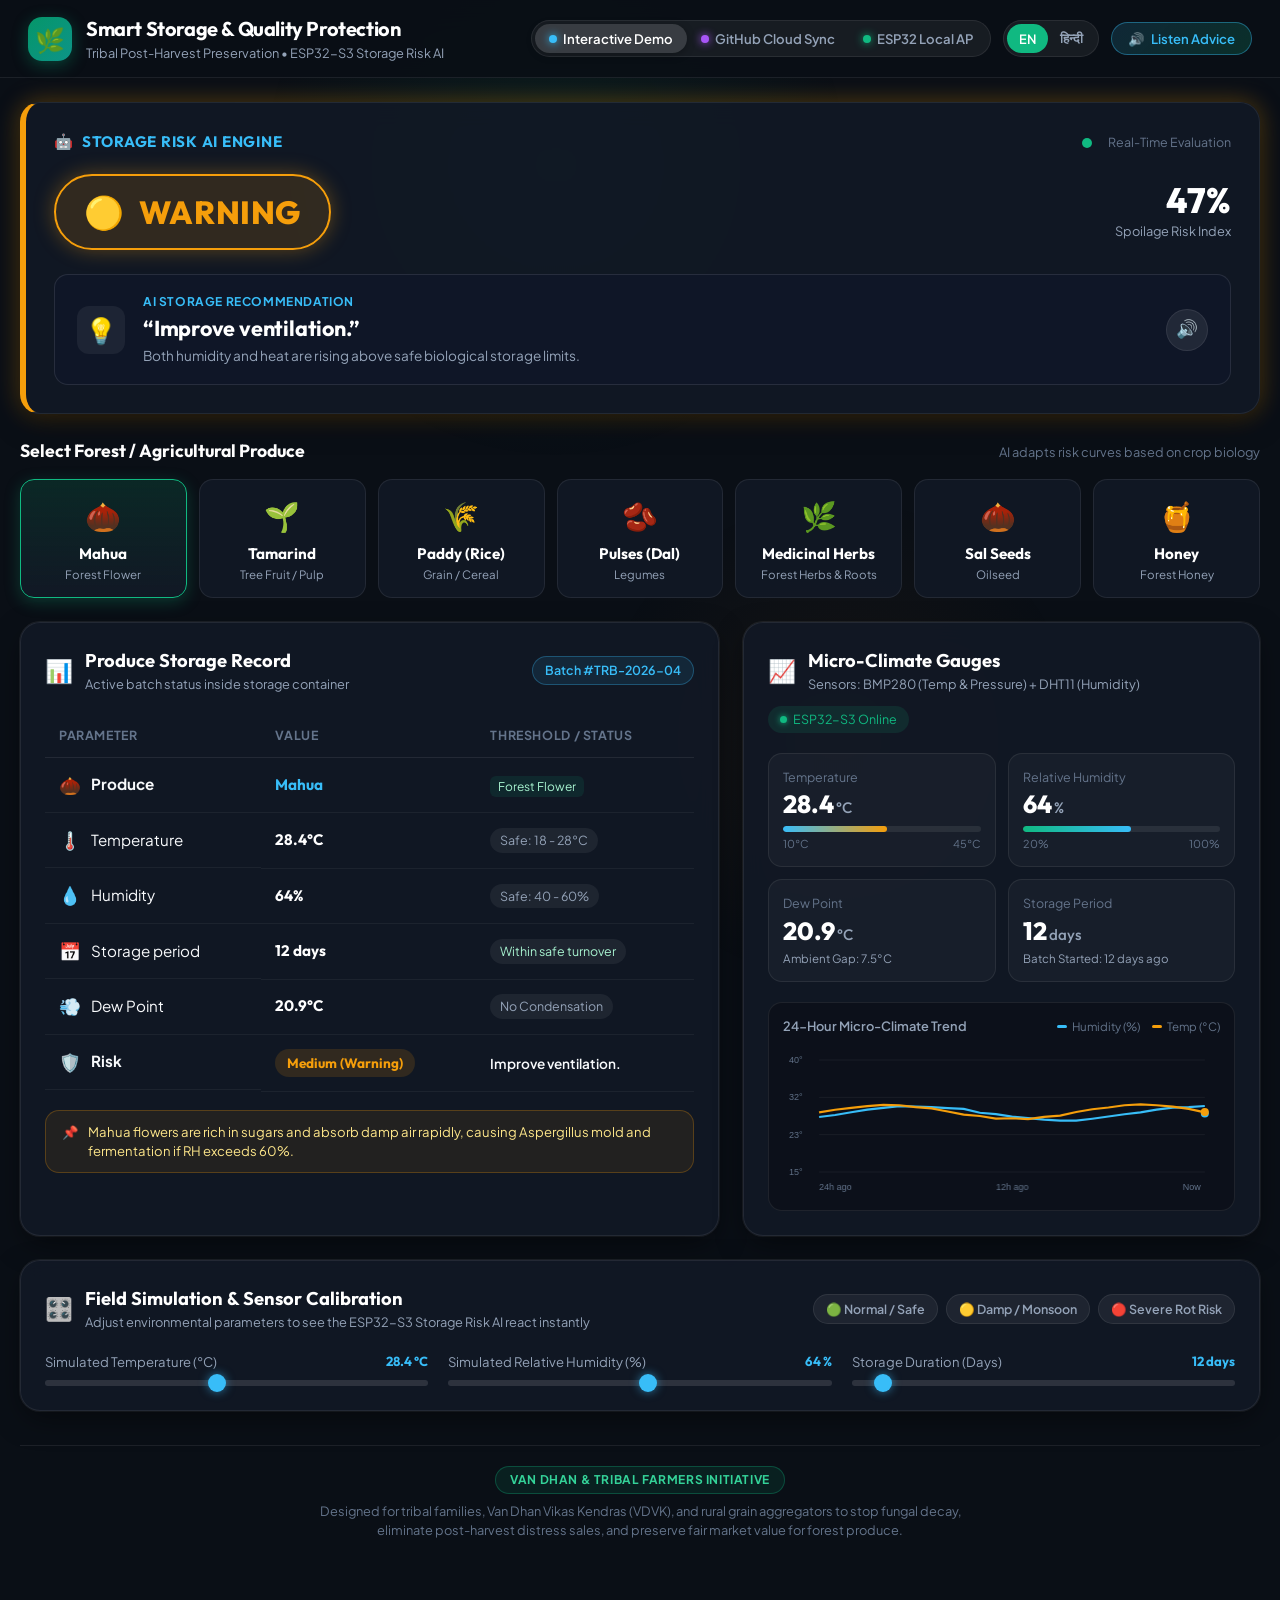
==== dashboard/index.html @ 21605528 "Initial commit: ESP32-S3 Smart Storage AI, Web Dashboard, and GitHub Internet Sync" ====
<!DOCTYPE html>
<html lang="en">
<head>
  <meta charset="UTF-8">
  <meta name="viewport" content="width=device-width, initial-scale=1.0">
  <title>Smart Storage & Quality Protection System | Tribal Produce AI</title>
  <meta name="description" content="IoT and ESP32-S3 Storage Risk AI System for tribal and rural post-harvest produce preservation: Mahua, Tamarind, Paddy, Pulses, Forest Herbs, Sal Seeds, Honey.">
  <link rel="preconnect" href="https://fonts.googleapis.com">
  <link rel="preconnect" href="https://fonts.gstatic.com" crossorigin>
  <link href="https://fonts.googleapis.com/css2?family=Outfit:wght@300;400;500;600;700;800&family=Plus+Jakarta+Sans:wght@400;500;600;700&display=swap" rel="stylesheet">
  <link rel="stylesheet" href="style.css">
</head>
<body>

  <!-- Background Ambient Glows -->
  <div class="glow-bg-primary"></div>
  <div class="glow-bg-secondary"></div>

  <!-- Header Section -->
  <header class="navbar">
    <div class="brand">
      <div class="logo-box">
        <span class="logo-icon">🌿</span>
      </div>
      <div>
        <h1 class="brand-title" id="txt-app-title">Smart Storage & Quality Protection</h1>
        <p class="brand-subtitle" id="txt-app-subtitle">Tribal Post-Harvest Preservation &bull; ESP32-S3 Storage Risk AI</p>
      </div>
    </div>

    <div class="nav-controls">
      <!-- Mode Toggle: Demo / GitHub Cloud / Live ESP32 -->
      <div class="mode-pill" id="mode-selector">
        <button class="pill-btn active" id="btn-mode-demo" onclick="setConnectionMode('demo')">
          <span class="indicator-dot dot-demo"></span>
          <span id="txt-demo-mode">Interactive Demo</span>
        </button>
        <button class="pill-btn" id="btn-mode-github" onclick="setConnectionMode('github')">
          <span class="indicator-dot dot-github"></span>
          <span id="txt-github-mode">GitHub Cloud Sync</span>
        </button>
        <button class="pill-btn" id="btn-mode-live" onclick="setConnectionMode('live')">
          <span class="indicator-dot dot-live"></span>
          <span id="txt-live-mode">ESP32 Local AP</span>
        </button>
      </div>

      <!-- Language Selector -->
      <div class="lang-selector">
        <button class="lang-btn active" id="btn-lang-en" onclick="setLanguage('en')">EN</button>
        <button class="lang-btn" id="btn-lang-hi" onclick="setLanguage('hi')">हिन्दी</button>
      </div>

      <!-- Audio Voice Advice Trigger -->
      <button class="audio-btn" id="btn-audio-speak" title="Listen to AI Advice" onclick="speakCurrentAdvice()">
        <span class="speaker-icon">🔊</span>
        <span class="audio-btn-label" id="txt-audio-btn">Listen Advice</span>
      </button>
    </div>
  </header>

  <!-- Main Container -->
  <main class="dashboard-container">

    <!-- Top Row: Storage Risk AI Hero Card & Advisor -->
    <section class="hero-risk-section">
      <div class="card risk-hero-card" id="risk-card">
        <div class="risk-card-header">
          <div class="risk-tag">
            <span class="ai-sparkle">🤖</span>
            <span id="txt-ai-engine-tag">Storage Risk AI Engine</span>
          </div>
          <div class="live-pulse-container">
            <span class="pulse-ring" id="risk-pulse-ring"></span>
            <span class="pulse-core" id="risk-pulse-core"></span>
            <span class="live-label" id="txt-live-eval">Real-Time Evaluation</span>
          </div>
        </div>

        <!-- Big Risk State -->
        <div class="risk-status-display">
          <div class="risk-badge-large" id="risk-badge">
            <span class="risk-symbol" id="risk-symbol">🟢</span>
            <span class="risk-text" id="risk-text">SAFE</span>
          </div>
          <div class="risk-score-wrapper">
            <div class="risk-score-value" id="risk-score">18%</div>
            <div class="risk-score-label" id="txt-risk-index">Spoilage Risk Index</div>
          </div>
        </div>

        <!-- AI Plain-Language Advisor Callout -->
        <div class="ai-advisor-box" id="ai-advisor-box">
          <div class="advisor-icon-col">
            <span class="advisor-bulb" id="advisor-icon">💡</span>
          </div>
          <div class="advisor-content-col">
            <div class="advisor-title" id="txt-ai-recom-title">AI Storage Recommendation</div>
            <div class="advisor-message" id="ai-suggestion-text">"Dry the produce before storage."</div>
            <div class="advisor-subtext" id="ai-suggestion-sub">Storage condition normal. Produce moisture within safe biological equilibrium.</div>
          </div>
          <button class="speak-action-btn" onclick="speakCurrentAdvice()" title="Read Aloud">
            🔊
          </button>
        </div>
      </div>
    </section>

    <!-- Produce Quick Selection Bar -->
    <section class="produce-selection-section">
      <div class="section-title-row">
        <h2 class="section-title" id="txt-select-produce">Select Forest / Agricultural Produce</h2>
        <span class="section-hint" id="txt-select-hint">AI adapts risk curves based on crop biology</span>
      </div>

      <div class="produce-grid" id="produce-grid">
        <!-- Injected via JS: Mahua, Tamarind, Paddy, Pulses, Medicinal, Sal Seeds, Honey -->
      </div>
    </section>

    <!-- Two Column Layout: Produce Storage Record + Live Telemetry & Micro-Climate -->
    <section class="dashboard-main-grid">

      <!-- Left Column: The Required "Produce Storage Record" Table -->
      <div class="card produce-record-card">
        <div class="card-header">
          <div class="card-title-group">
            <span class="card-icon">📊</span>
            <div>
              <h2 class="card-title" id="txt-record-title">Produce Storage Record</h2>
              <p class="card-subtitle" id="txt-record-subtitle">Active batch status inside storage container</p>
            </div>
          </div>
          <div class="batch-badge" id="batch-id-badge">Batch #TRB-2026-04</div>
        </div>

        <!-- Official Required Record Table -->
        <div class="table-responsive">
          <table class="storage-record-table">
            <thead>
              <tr>
                <th id="th-parameter">Parameter</th>
                <th id="th-value">Value</th>
                <th id="th-status">Threshold / Status</th>
              </tr>
            </thead>
            <tbody>
              <tr>
                <td class="param-name">
                  <span class="param-icon" id="td-produce-icon">🌰</span>
                  <strong id="lbl-produce">Produce</strong>
                </td>
                <td class="param-val highlight-val" id="rec-produce">Mahua (महुआ)</td>
                <td><span class="badge-status-sub" id="rec-produce-type">Forest Flower</span></td>
              </tr>
              <tr>
                <td class="param-name">
                  <span class="param-icon">🌡️</span>
                  <span id="lbl-temp">Temperature</span>
                </td>
                <td class="param-val" id="rec-temp">28.4°C</td>
                <td>
                  <span class="threshold-pill" id="rec-temp-thresh">Safe: 18 - 28°C</span>
                </td>
              </tr>
              <tr>
                <td class="param-name">
                  <span class="param-icon">💧</span>
                  <span id="lbl-hum">Humidity</span>
                </td>
                <td class="param-val" id="rec-hum">64%</td>
                <td>
                  <span class="threshold-pill" id="rec-hum-thresh">Safe: 40 - 60%</span>
                </td>
              </tr>
              <tr>
                <td class="param-name">
                  <span class="param-icon">📅</span>
                  <span id="lbl-period">Storage period</span>
                </td>
                <td class="param-val" id="rec-period">12 days</td>
                <td>
                  <span class="duration-pill" id="rec-period-status">Within safe turnover</span>
                </td>
              </tr>
              <tr>
                <td class="param-name">
                  <span class="param-icon">💨</span>
                  <span id="lbl-dew">Dew Point</span>
                </td>
                <td class="param-val" id="rec-dew">21.2°C</td>
                <td>
                  <span class="dew-pill" id="rec-dew-status">No Condensation</span>
                </td>
              </tr>
              <tr class="risk-row">
                <td class="param-name">
                  <span class="param-icon">🛡️</span>
                  <strong id="lbl-risk">Risk</strong>
                </td>
                <td class="param-val" id="rec-risk">
                  <span class="risk-chip chip-low" id="rec-risk-chip">Low (Safe)</span>
                </td>
                <td>
                  <span class="action-summary" id="rec-risk-summary">Condition Normal</span>
                </td>
              </tr>
            </tbody>
          </table>
        </div>

        <!-- Produce Biology Note -->
        <div class="produce-info-banner" id="produce-info-banner">
          <span class="info-icon">📌</span>
          <span id="produce-threat-text">Mahua flowers are rich in sugars and absorb damp air rapidly, causing Aspergillus mold and fermentation if RH exceeds 60%.</span>
        </div>
      </div>

      <!-- Right Column: Environmental Gauges & Micro-Climate Chart -->
      <div class="card telemetry-card">
        <div class="card-header">
          <div class="card-title-group">
            <span class="card-icon">📈</span>
            <div>
              <h2 class="card-title" id="txt-telemetry-title">Micro-Climate Gauges</h2>
              <p class="card-subtitle" id="txt-telemetry-subtitle">Sensors: BMP280 (Temp & Pressure) + DHT11 (Humidity)</p>
            </div>
          </div>
          <div class="sensor-health" id="sensor-health-pill">
            <span class="dot-online"></span>
            <span id="txt-sensor-status">ESP32-S3 Online</span>
          </div>
        </div>

        <!-- Environmental Quick Stat Cards -->
        <div class="gauges-grid">
          <div class="gauge-card">
            <div class="gauge-label" id="txt-gauge-temp">Temperature</div>
            <div class="gauge-value" id="gauge-temp-val">28.4<span class="gauge-unit">°C</span></div>
            <div class="gauge-progress-bg">
              <div class="gauge-progress-bar bar-temp" id="bar-temp" style="width: 58%;"></div>
            </div>
            <div class="gauge-bounds"><span>10°C</span><span>45°C</span></div>
          </div>

          <div class="gauge-card">
            <div class="gauge-label" id="txt-gauge-hum">Relative Humidity</div>
            <div class="gauge-value" id="gauge-hum-val">64<span class="gauge-unit">%</span></div>
            <div class="gauge-progress-bg">
              <div class="gauge-progress-bar bar-hum" id="bar-hum" style="width: 64%;"></div>
            </div>
            <div class="gauge-bounds"><span>20%</span><span>100%</span></div>
          </div>

          <div class="gauge-card">
            <div class="gauge-label" id="txt-gauge-dew">Dew Point</div>
            <div class="gauge-value" id="gauge-dew-val">21.2<span class="gauge-unit">°C</span></div>
            <div class="gauge-sub" id="gauge-dew-sub">Condensation Risk: Low</div>
          </div>

          <div class="gauge-card">
            <div class="gauge-label" id="txt-gauge-period">Storage Period</div>
            <div class="gauge-value" id="gauge-period-val">12<span class="gauge-unit">days</span></div>
            <div class="gauge-sub" id="gauge-period-sub">Batch Started: 12 days ago</div>
          </div>
        </div>

        <!-- 24-Hour Trend Chart (Native Responsive Canvas) -->
        <div class="chart-container">
          <div class="chart-header">
            <span class="chart-title" id="txt-chart-title">24-Hour Micro-Climate Trend</span>
            <div class="chart-legend">
              <span class="legend-item"><span class="legend-color legend-hum"></span><span id="txt-leg-hum">Humidity (%)</span></span>
              <span class="legend-item"><span class="legend-color legend-temp"></span><span id="txt-leg-temp">Temp (°C)</span></span>
            </div>
          </div>
          <canvas id="microclimateChart" width="500" height="180"></canvas>
        </div>
      </div>
    </section>

    <!-- Bottom Section: Simulation & Field Calibration Controls -->
    <section class="card controls-card" id="simulation-panel">
      <div class="card-header">
        <div class="card-title-group">
          <span class="card-icon">🎛️</span>
          <div>
            <h2 class="card-title" id="txt-controls-title">Field Simulation & Sensor Calibration</h2>
            <p class="card-subtitle" id="txt-controls-subtitle">Adjust environmental parameters to see the ESP32-S3 Storage Risk AI react instantly</p>
          </div>
        </div>
        <div class="preset-buttons">
          <button class="preset-btn" onclick="applyPreset('safe')" id="btn-preset-safe">🟢 Normal / Safe</button>
          <button class="preset-btn" onclick="applyPreset('humidity')" id="btn-preset-warning">🟡 Damp / Monsoon</button>
          <button class="preset-btn" onclick="applyPreset('spoilage')" id="btn-preset-spoilage">🔴 Severe Rot Risk</button>
        </div>
      </div>

      <div class="controls-grid">
        <!-- Temp Slider -->
        <div class="control-group">
          <div class="control-label-row">
            <label for="slider-temp" id="lbl-ctrl-temp">Simulated Temperature (°C)</label>
            <span class="slider-val" id="val-ctrl-temp">28.4 °C</span>
          </div>
          <input type="range" id="slider-temp" min="15" max="45" step="0.2" value="28.4" oninput="onSensorSliderChange()">
        </div>

        <!-- Humidity Slider -->
        <div class="control-group">
          <div class="control-label-row">
            <label for="slider-hum" id="lbl-ctrl-hum">Simulated Relative Humidity (%)</label>
            <span class="slider-val" id="val-ctrl-hum">64 %</span>
          </div>
          <input type="range" id="slider-hum" min="30" max="95" step="1" value="64" oninput="onSensorSliderChange()">
        </div>

        <!-- Storage Days Slider -->
        <div class="control-group">
          <div class="control-label-row">
            <label for="slider-days" id="lbl-ctrl-days">Storage Duration (Days)</label>
            <span class="slider-val" id="val-ctrl-days">12 days</span>
          </div>
          <input type="range" id="slider-days" min="1" max="180" step="1" value="12" oninput="onSensorSliderChange()">
        </div>

        <!-- GitHub Cloud Internet Sync Config -->
        <div class="control-group" id="grp-github-sync" style="display: none;">
          <div class="control-label-row">
            <label for="input-gh-user" id="lbl-ctrl-gh">GitHub Internet Sync</label>
            <span class="ip-status" id="gh-sync-status">Ready</span>
          </div>
          <div class="gh-sync-row">
            <input type="text" id="input-gh-user" value="Rudrapratap" placeholder="User">
            <input type="text" id="input-gh-repo" value="smart-storage-iot-esp32s3" placeholder="Repo">
            <button class="sync-btn" style="background: #a855f7; color: #fff;" onclick="pollGithubTelemetry(true)" id="btn-sync-gh">Sync</button>
          </div>
          <div class="gh-hint" id="gh-hint-text">
            Reads live telemetry pushed by ESP32-S3 to <code>data/telemetry.json</code> over the Internet.
          </div>
        </div>

        <!-- ESP32 Hardware IP Config (For Direct Local AP Mode) -->
        <div class="control-group" id="grp-esp-ip" style="display: none;">
          <div class="control-label-row">
            <label for="input-esp-ip" id="lbl-ctrl-ip">ESP32-S3 Local AP IP</label>
            <span class="ip-status" id="esp-ping-status">Ready</span>
          </div>
          <div class="ip-input-row">
            <input type="text" id="input-esp-ip" value="192.168.4.1" placeholder="192.168.4.1">
            <button class="sync-btn" onclick="testEsp32Connection()" id="btn-connect-esp">Connect</button>
          </div>
        </div>
      </div>
    </section>

    <!-- Tribal Value Protection Info Banner -->
    <footer class="footer-banner">
      <div class="footer-content">
        <div class="footer-badge">Van Dhan & Tribal Farmers Initiative</div>
        <p class="footer-text" id="txt-footer-text">
          Designed for tribal families, Van Dhan Vikas Kendras (VDVK), and rural grain aggregators to stop fungal decay, eliminate post-harvest distress sales, and preserve fair market value for forest produce.
        </p>
      </div>
    </footer>

  </main>

  <script src="app.js"></script>
</body>
</html>
---- dashboard/style.css ----
/* ==============================================================================
   Smart Storage & Quality Protection System - Design System & Styles
   Aesthetic: Premium Agri-Tech Dark Mode, Glassmorphism, Dynamic Risk States
   Typography: Outfit (Headings) & Plus Jakarta Sans (Data/Interface)
   ============================================================================== */

:root {
  /* Color Palette */
  --bg-primary: #0a0f16;
  --bg-card: rgba(18, 25, 38, 0.85);
  --bg-card-hover: rgba(26, 36, 54, 0.95);
  --bg-subtle: rgba(255, 255, 255, 0.04);
  --border-subtle: rgba(255, 255, 255, 0.08);
  --border-bright: rgba(255, 255, 255, 0.16);

  /* Status Colors */
  --color-safe: #10b981;        /* Emerald Green */
  --color-safe-glow: rgba(16, 185, 129, 0.35);
  --color-safe-bg: rgba(16, 185, 129, 0.12);

  --color-warning: #f59e0b;     /* Amber Gold */
  --color-warning-glow: rgba(245, 158, 11, 0.35);
  --color-warning-bg: rgba(245, 158, 11, 0.14);

  --color-spoilage: #ef4444;    /* Crimson Red */
  --color-spoilage-glow: rgba(239, 68, 68, 0.45);
  --color-spoilage-bg: rgba(239, 68, 68, 0.16);

  /* Text Colors */
  --text-primary: #f8fafc;
  --text-secondary: #94a3b8;
  --text-muted: #64748b;
  --text-highlight: #38bdf8;

  /* Accent Earth & Nature */
  --accent-earth: #d97706;
  --accent-leaf: #34d399;

  /* Font Families */
  --font-heading: 'Outfit', -apple-system, BlinkMacSystemFont, sans-serif;
  --font-body: 'Plus Jakarta Sans', -apple-system, BlinkMacSystemFont, sans-serif;

  /* Layout */
  --radius-lg: 20px;
  --radius-md: 14px;
  --radius-sm: 8px;
  --radius-full: 9999px;
  --shadow-card: 0 10px 30px -5px rgba(0, 0, 0, 0.5), 0 0 0 1px var(--border-subtle);
}

/* Reset & Base */
*, *::before, *::after {
  box-sizing: border-box;
  margin: 0;
  padding: 0;
}

body {
  font-family: var(--font-body);
  background-color: var(--bg-primary);
  color: var(--text-primary);
  min-height: 100vh;
  line-height: 1.5;
  overflow-x: hidden;
  position: relative;
  -webkit-font-smoothing: antialiased;
}

/* Atmospheric Glow Background */
.glow-bg-primary {
  position: fixed;
  top: -15%;
  left: 20%;
  width: 600px;
  height: 600px;
  background: radial-gradient(circle, rgba(16, 185, 129, 0.08) 0%, transparent 70%);
  pointer-events: none;
  z-index: 0;
}

.glow-bg-secondary {
  position: fixed;
  bottom: -10%;
  right: 15%;
  width: 500px;
  height: 500px;
  background: radial-gradient(circle, rgba(217, 119, 6, 0.06) 0%, transparent 70%);
  pointer-events: none;
  z-index: 0;
}

/* Navigation / Header */
.navbar {
  position: sticky;
  top: 0;
  z-index: 100;
  backdrop-filter: blur(16px);
  background: rgba(10, 15, 22, 0.85);
  border-bottom: 1px solid var(--border-subtle);
  padding: 14px 28px;
  display: flex;
  align-items: center;
  justify-content: space-between;
  flex-wrap: wrap;
  gap: 16px;
}

.brand {
  display: flex;
  align-items: center;
  gap: 14px;
}

.logo-box {
  width: 44px;
  height: 44px;
  border-radius: var(--radius-md);
  background: linear-gradient(135deg, #059669, #0d9488);
  display: flex;
  align-items: center;
  justify-content: center;
  font-size: 1.5rem;
  box-shadow: 0 4px 16px rgba(5, 150, 105, 0.4);
}

.brand-title {
  font-family: var(--font-heading);
  font-size: 1.25rem;
  font-weight: 700;
  color: #fff;
  letter-spacing: -0.02em;
}

.brand-subtitle {
  font-size: 0.8rem;
  color: var(--text-secondary);
}

.nav-controls {
  display: flex;
  align-items: center;
  gap: 12px;
  flex-wrap: wrap;
}

/* Mode Pill Button (Demo vs Live) */
.mode-pill {
  display: flex;
  background: rgba(255, 255, 255, 0.06);
  border: 1px solid var(--border-subtle);
  border-radius: var(--radius-full);
  padding: 3px;
}

.pill-btn {
  background: transparent;
  border: none;
  color: var(--text-secondary);
  font-family: var(--font-body);
  font-size: 0.82rem;
  font-weight: 600;
  padding: 6px 14px;
  border-radius: var(--radius-full);
  cursor: pointer;
  display: flex;
  align-items: center;
  gap: 6px;
  transition: all 0.25s ease;
}

.pill-btn.active {
  background: rgba(255, 255, 255, 0.14);
  color: #fff;
  box-shadow: 0 2px 8px rgba(0, 0, 0, 0.3);
}

.indicator-dot {
  width: 8px;
  height: 8px;
  border-radius: 50%;
  display: inline-block;
}

.dot-demo {
  background: #38bdf8;
  box-shadow: 0 0 8px #38bdf8;
}

.dot-live {
  background: #10b981;
  box-shadow: 0 0 8px #10b981;
}

.dot-github {
  background: #a855f7;
  box-shadow: 0 0 8px #a855f7;
}


/* Language Selector */
.lang-selector {
  display: flex;
  background: rgba(255, 255, 255, 0.06);
  border: 1px solid var(--border-subtle);
  border-radius: var(--radius-full);
  padding: 3px;
}

.lang-btn {
  background: transparent;
  border: none;
  color: var(--text-secondary);
  font-family: var(--font-body);
  font-size: 0.8rem;
  font-weight: 600;
  padding: 6px 12px;
  border-radius: var(--radius-full);
  cursor: pointer;
  transition: all 0.2s ease;
}

.lang-btn.active {
  background: var(--color-safe);
  color: #fff;
}

/* Audio Advice Button */
.audio-btn {
  background: linear-gradient(135deg, rgba(56, 189, 248, 0.15), rgba(16, 185, 129, 0.2));
  border: 1px solid rgba(56, 189, 248, 0.4);
  color: #38bdf8;
  padding: 7px 16px;
  border-radius: var(--radius-full);
  font-family: var(--font-body);
  font-size: 0.82rem;
  font-weight: 600;
  cursor: pointer;
  display: flex;
  align-items: center;
  gap: 7px;
  transition: all 0.25s ease;
}

.audio-btn:hover {
  background: rgba(56, 189, 248, 0.3);
  transform: translateY(-1px);
  box-shadow: 0 4px 14px rgba(56, 189, 248, 0.25);
}

/* Dashboard Container */
.dashboard-container {
  max-width: 1280px;
  margin: 0 auto;
  padding: 24px 20px 60px;
  display: flex;
  flex-direction: column;
  gap: 24px;
  position: relative;
  z-index: 1;
}

/* Cards Base */
.card {
  background: var(--bg-card);
  backdrop-filter: blur(12px);
  border: 1px solid var(--border-subtle);
  border-radius: var(--radius-lg);
  box-shadow: var(--shadow-card);
  padding: 24px;
  position: relative;
  overflow: hidden;
  transition: border-color 0.3s ease, box-shadow 0.3s ease;
}

.card:hover {
  border-color: var(--border-bright);
}

/* Card Header */
.card-header {
  display: flex;
  align-items: center;
  justify-content: space-between;
  margin-bottom: 20px;
  flex-wrap: wrap;
  gap: 12px;
}

.card-title-group {
  display: flex;
  align-items: center;
  gap: 12px;
}

.card-icon {
  font-size: 1.4rem;
}

.card-title {
  font-family: var(--font-heading);
  font-size: 1.15rem;
  font-weight: 700;
  color: #fff;
}

.card-subtitle {
  font-size: 0.8rem;
  color: var(--text-secondary);
}

/* ==============================================================================
   1. HERO: Storage Risk AI Status & Recommendations
   ============================================================================== */
.hero-risk-section {
  width: 100%;
}

.risk-hero-card {
  padding: 28px;
  border-left: 6px solid var(--color-safe);
  transition: all 0.4s ease;
}

/* Dynamic Border & Glow for Risk Card */
.risk-hero-card.state-safe {
  border-left-color: var(--color-safe);
  box-shadow: 0 10px 30px -5px rgba(0, 0, 0, 0.5), 0 0 25px var(--color-safe-glow);
}

.risk-hero-card.state-warning {
  border-left-color: var(--color-warning);
  box-shadow: 0 10px 30px -5px rgba(0, 0, 0, 0.5), 0 0 25px var(--color-warning-glow);
}

.risk-hero-card.state-spoilage {
  border-left-color: var(--color-spoilage);
  box-shadow: 0 10px 30px -5px rgba(0, 0, 0, 0.5), 0 0 30px var(--color-spoilage-glow);
}

.risk-card-header {
  display: flex;
  align-items: center;
  justify-content: space-between;
  margin-bottom: 20px;
}

.risk-tag {
  display: flex;
  align-items: center;
  gap: 8px;
  font-family: var(--font-heading);
  font-size: 0.95rem;
  font-weight: 700;
  text-transform: uppercase;
  letter-spacing: 0.05em;
  color: #38bdf8;
}

.live-pulse-container {
  display: flex;
  align-items: center;
  gap: 8px;
  font-size: 0.78rem;
  color: var(--text-muted);
}

.pulse-ring {
  width: 10px;
  height: 10px;
  border-radius: 50%;
  background: var(--color-safe);
  animation: pulseAnimation 2s infinite;
}

@keyframes pulseAnimation {
  0% { transform: scale(0.95); box-shadow: 0 0 0 0 rgba(16, 185, 129, 0.7); }
  70% { transform: scale(1.1); box-shadow: 0 0 0 8px rgba(16, 185, 129, 0); }
  100% { transform: scale(0.95); box-shadow: 0 0 0 0 rgba(16, 185, 129, 0); }
}

.risk-status-display {
  display: flex;
  align-items: center;
  justify-content: space-between;
  flex-wrap: wrap;
  gap: 20px;
  margin-bottom: 24px;
}

.risk-badge-large {
  display: inline-flex;
  align-items: center;
  gap: 14px;
  padding: 12px 28px;
  border-radius: var(--radius-full);
  font-family: var(--font-heading);
  font-size: 2rem;
  font-weight: 800;
  letter-spacing: 0.02em;
  transition: all 0.35s cubic-bezier(0.4, 0, 0.2, 1);
}

/* Badge States */
.risk-badge-large.badge-safe {
  background: var(--color-safe-bg);
  color: var(--color-safe);
  border: 2px solid var(--color-safe);
  box-shadow: 0 0 20px var(--color-safe-glow);
}

.risk-badge-large.badge-warning {
  background: var(--color-warning-bg);
  color: var(--color-warning);
  border: 2px solid var(--color-warning);
  box-shadow: 0 0 20px var(--color-warning-glow);
}

.risk-badge-large.badge-spoilage {
  background: var(--color-spoilage-bg);
  color: var(--color-spoilage);
  border: 2px solid var(--color-spoilage);
  box-shadow: 0 0 25px var(--color-spoilage-glow);
  animation: dangerBlink 1.2s ease-in-out infinite alternate;
}

@keyframes dangerBlink {
  from { opacity: 0.9; transform: scale(1); }
  to { opacity: 1; transform: scale(1.02); }
}

.risk-score-wrapper {
  text-align: right;
}

.risk-score-value {
  font-family: var(--font-heading);
  font-size: 2.2rem;
  font-weight: 800;
  color: #fff;
  line-height: 1;
}

.risk-score-label {
  font-size: 0.8rem;
  color: var(--text-secondary);
  margin-top: 4px;
}

/* AI Advisor Box */
.ai-advisor-box {
  background: rgba(15, 23, 42, 0.8);
  border: 1px solid rgba(255, 255, 255, 0.1);
  border-radius: var(--radius-md);
  padding: 18px 22px;
  display: flex;
  align-items: center;
  gap: 18px;
  transition: all 0.3s ease;
}

.advisor-icon-col {
  width: 48px;
  height: 48px;
  border-radius: 12px;
  background: rgba(255, 255, 255, 0.06);
  display: flex;
  align-items: center;
  justify-content: center;
  font-size: 1.6rem;
  flex-shrink: 0;
}

.advisor-content-col {
  flex-grow: 1;
}

.advisor-title {
  font-size: 0.75rem;
  text-transform: uppercase;
  font-weight: 700;
  letter-spacing: 0.05em;
  color: #38bdf8;
  margin-bottom: 3px;
}

.advisor-message {
  font-family: var(--font-heading);
  font-size: 1.35rem;
  font-weight: 700;
  color: #fff;
  letter-spacing: -0.01em;
  line-height: 1.3;
}

.advisor-subtext {
  font-size: 0.85rem;
  color: var(--text-secondary);
  margin-top: 4px;
}

.speak-action-btn {
  background: rgba(255, 255, 255, 0.08);
  border: 1px solid var(--border-subtle);
  color: #fff;
  width: 42px;
  height: 42px;
  border-radius: 50%;
  font-size: 1.1rem;
  cursor: pointer;
  display: flex;
  align-items: center;
  justify-content: center;
  transition: all 0.2s ease;
  flex-shrink: 0;
}

.speak-action-btn:hover {
  background: var(--color-safe);
  border-color: var(--color-safe);
  transform: scale(1.08);
}

/* ==============================================================================
   2. PRODUCE SELECTION BAR
   ============================================================================== */
.produce-selection-section {
  width: 100%;
}

.section-title-row {
  display: flex;
  align-items: baseline;
  justify-content: space-between;
  margin-bottom: 14px;
  flex-wrap: wrap;
  gap: 8px;
}

.section-title {
  font-family: var(--font-heading);
  font-size: 1.1rem;
  font-weight: 700;
  color: #fff;
}

.section-hint {
  font-size: 0.8rem;
  color: var(--text-muted);
}

.produce-grid {
  display: grid;
  grid-template-columns: repeat(auto-fit, minmax(140px, 1fr));
  gap: 12px;
}

.produce-card {
  background: var(--bg-card);
  border: 1px solid var(--border-subtle);
  border-radius: var(--radius-md);
  padding: 14px 12px;
  display: flex;
  flex-direction: column;
  align-items: center;
  text-align: center;
  cursor: pointer;
  transition: all 0.25s ease;
  position: relative;
}

.produce-card:hover {
  background: var(--bg-card-hover);
  border-color: rgba(56, 189, 248, 0.4);
  transform: translateY(-2px);
}

.produce-card.active {
  background: linear-gradient(180deg, rgba(16, 185, 129, 0.15), rgba(18, 25, 38, 0.95));
  border-color: var(--color-safe);
  box-shadow: 0 4px 16px rgba(16, 185, 129, 0.25);
}

.produce-icon {
  font-size: 1.8rem;
  margin-bottom: 6px;
}

.produce-name {
  font-family: var(--font-heading);
  font-size: 0.95rem;
  font-weight: 700;
  color: #fff;
}

.produce-sub {
  font-size: 0.72rem;
  color: var(--text-secondary);
}

/* ==============================================================================
   3. TWO-COLUMN MAIN GRID (Produce Storage Record + Gauges)
   ============================================================================== */
.dashboard-main-grid {
  display: grid;
  grid-template-columns: 1.15fr 0.85fr;
  gap: 24px;
}

@media (max-width: 992px) {
  .dashboard-main-grid {
    grid-template-columns: 1fr;
  }
}

/* Batch ID Badge */
.batch-badge {
  background: rgba(56, 189, 248, 0.1);
  border: 1px solid rgba(56, 189, 248, 0.3);
  color: #38bdf8;
  font-size: 0.78rem;
  font-weight: 600;
  padding: 4px 12px;
  border-radius: var(--radius-full);
}

/* Storage Record Table */
.table-responsive {
  width: 100%;
  overflow-x: auto;
}

.storage-record-table {
  width: 100%;
  border-collapse: collapse;
  text-align: left;
}

.storage-record-table th {
  padding: 12px 14px;
  font-size: 0.78rem;
  text-transform: uppercase;
  letter-spacing: 0.05em;
  color: var(--text-muted);
  border-bottom: 1px solid var(--border-subtle);
}

.storage-record-table td {
  padding: 14px;
  font-size: 0.95rem;
  border-bottom: 1px solid rgba(255, 255, 255, 0.05);
}

.param-name {
  color: var(--text-primary);
  display: flex;
  align-items: center;
  gap: 10px;
}

.param-icon {
  font-size: 1.1rem;
}

.param-val {
  font-family: var(--font-heading);
  font-size: 1.05rem;
  font-weight: 700;
  color: #fff;
}

.param-val.highlight-val {
  color: #38bdf8;
}

/* Table Pills & Chips */
.threshold-pill, .duration-pill, .dew-pill {
  display: inline-block;
  font-size: 0.78rem;
  padding: 3px 10px;
  border-radius: var(--radius-full);
  background: rgba(255, 255, 255, 0.06);
  color: var(--text-secondary);
}

.badge-status-sub {
  font-size: 0.75rem;
  color: #a7f3d0;
  background: rgba(16, 185, 129, 0.1);
  padding: 3px 8px;
  border-radius: 6px;
}

.risk-chip {
  display: inline-block;
  padding: 4px 12px;
  border-radius: var(--radius-full);
  font-weight: 700;
  font-size: 0.85rem;
}

.chip-low {
  background: var(--color-safe-bg);
  color: var(--color-safe);
}

.chip-warning {
  background: var(--color-warning-bg);
  color: var(--color-warning);
}

.chip-spoilage {
  background: var(--color-spoilage-bg);
  color: var(--color-spoilage);
}

.action-summary {
  font-size: 0.85rem;
  font-weight: 600;
  color: var(--text-primary);
}

/* Produce Biology Info Banner */
.produce-info-banner {
  background: rgba(245, 158, 11, 0.08);
  border: 1px solid rgba(245, 158, 11, 0.25);
  border-radius: var(--radius-md);
  padding: 12px 16px;
  margin-top: 18px;
  display: flex;
  align-items: flex-start;
  gap: 10px;
  font-size: 0.82rem;
  color: #fde68a;
  line-height: 1.4;
}

/* ==============================================================================
   4. TELEMETRY GAUGES & CHART
   ============================================================================== */
.sensor-health {
  display: flex;
  align-items: center;
  gap: 6px;
  font-size: 0.78rem;
  color: var(--color-safe);
  background: var(--color-safe-bg);
  padding: 4px 12px;
  border-radius: var(--radius-full);
}

.dot-online {
  width: 7px;
  height: 7px;
  border-radius: 50%;
  background: var(--color-safe);
  box-shadow: 0 0 6px var(--color-safe);
}

.gauges-grid {
  display: grid;
  grid-template-columns: repeat(2, 1fr);
  gap: 12px;
  margin-bottom: 20px;
}

.gauge-card {
  background: rgba(255, 255, 255, 0.03);
  border: 1px solid var(--border-subtle);
  border-radius: var(--radius-md);
  padding: 14px;
}

.gauge-label {
  font-size: 0.78rem;
  color: var(--text-muted);
  margin-bottom: 4px;
}

.gauge-value {
  font-family: var(--font-heading);
  font-size: 1.55rem;
  font-weight: 800;
  color: #fff;
  line-height: 1.1;
}

.gauge-unit {
  font-size: 0.95rem;
  font-weight: 500;
  color: var(--text-secondary);
  margin-left: 2px;
}

.gauge-progress-bg {
  width: 100%;
  height: 6px;
  background: rgba(255, 255, 255, 0.08);
  border-radius: 3px;
  margin-top: 8px;
  overflow: hidden;
}

.gauge-progress-bar {
  height: 100%;
  border-radius: 3px;
  transition: width 0.4s ease;
}

.bar-temp {
  background: linear-gradient(90deg, #38bdf8, #f59e0b);
}

.bar-hum {
  background: linear-gradient(90deg, #10b981, #38bdf8);
}

.gauge-bounds {
  display: flex;
  justify-content: space-between;
  font-size: 0.68rem;
  color: var(--text-muted);
  margin-top: 4px;
}

.gauge-sub {
  font-size: 0.72rem;
  color: var(--text-secondary);
  margin-top: 6px;
}

/* Chart Canvas Container */
.chart-container {
  background: rgba(0, 0, 0, 0.25);
  border: 1px solid var(--border-subtle);
  border-radius: var(--radius-md);
  padding: 14px;
}

.chart-header {
  display: flex;
  align-items: center;
  justify-content: space-between;
  margin-bottom: 10px;
}

.chart-title {
  font-size: 0.8rem;
  font-weight: 600;
  color: var(--text-secondary);
}

.chart-legend {
  display: flex;
  gap: 12px;
  font-size: 0.72rem;
  color: var(--text-muted);
}

.legend-item {
  display: flex;
  align-items: center;
  gap: 5px;
}

.legend-color {
  width: 10px;
  height: 3px;
  border-radius: 2px;
}

.legend-hum {
  background: #38bdf8;
}

.legend-temp {
  background: #f59e0b;
}

canvas#microclimateChart {
  width: 100%;
  height: 150px;
  display: block;
}

/* ==============================================================================
   5. FIELD SIMULATION & SENSOR CALIBRATION CONTROLS
   ============================================================================== */
.preset-buttons {
  display: flex;
  gap: 8px;
  flex-wrap: wrap;
}

.preset-btn {
  background: rgba(255, 255, 255, 0.06);
  border: 1px solid var(--border-subtle);
  color: var(--text-secondary);
  font-family: var(--font-body);
  font-size: 0.78rem;
  font-weight: 600;
  padding: 6px 12px;
  border-radius: var(--radius-full);
  cursor: pointer;
  transition: all 0.2s ease;
}

.preset-btn:hover {
  background: rgba(255, 255, 255, 0.12);
  color: #fff;
}

.controls-grid {
  display: grid;
  grid-template-columns: repeat(auto-fit, minmax(240px, 1fr));
  gap: 20px;
}

.control-group {
  display: flex;
  flex-direction: column;
  gap: 8px;
}

.control-label-row {
  display: flex;
  justify-content: space-between;
  align-items: center;
  font-size: 0.82rem;
  color: var(--text-secondary);
}

.slider-val {
  font-family: var(--font-heading);
  font-weight: 700;
  color: #38bdf8;
}

input[type="range"] {
  -webkit-appearance: none;
  width: 100%;
  height: 6px;
  border-radius: 3px;
  background: rgba(255, 255, 255, 0.12);
  outline: none;
}

input[type="range"]::-webkit-slider-thumb {
  -webkit-appearance: none;
  appearance: none;
  width: 18px;
  height: 18px;
  border-radius: 50%;
  background: #38bdf8;
  cursor: pointer;
  box-shadow: 0 0 10px rgba(56, 189, 248, 0.6);
  transition: transform 0.15s ease;
}

input[type="range"]::-webkit-slider-thumb:hover {
  transform: scale(1.2);
}

.ip-input-row {
  display: flex;
  gap: 8px;
}

.ip-input-row input {
  background: rgba(255, 255, 255, 0.06);
  border: 1px solid var(--border-subtle);
  border-radius: var(--radius-sm);
  color: #fff;
  padding: 8px 12px;
  font-family: monospace;
  font-size: 0.9rem;
  flex-grow: 1;
  outline: none;
}

.ip-input-row input:focus {
  border-color: #38bdf8;
}

.sync-btn {
  background: #38bdf8;
  border: none;
  color: #0b111a;
  font-weight: 700;
  padding: 8px 16px;
  border-radius: var(--radius-sm);
  cursor: pointer;
  transition: opacity 0.2s ease;
}

.sync-btn:hover {
  opacity: 0.9;
}

.ip-status {
  font-size: 0.75rem;
  color: var(--text-muted);
}

.gh-sync-row {
  display: flex;
  gap: 8px;
  flex-wrap: wrap;
}

.gh-sync-row input {
  background: rgba(255, 255, 255, 0.06);
  border: 1px solid var(--border-subtle);
  border-radius: var(--radius-sm);
  color: #fff;
  padding: 8px 12px;
  font-family: monospace;
  font-size: 0.85rem;
  flex: 1 1 110px;
  outline: none;
}

.gh-sync-row input:focus {
  border-color: #a855f7;
}

.gh-hint {
  font-size: 0.75rem;
  color: var(--text-muted);
  line-height: 1.4;
  margin-top: 4px;
}

.gh-hint code {
  color: #38bdf8;
  background: rgba(255, 255, 255, 0.08);
  padding: 2px 5px;
  border-radius: 4px;
}


/* ==============================================================================
   6. FOOTER
   ============================================================================== */
.footer-banner {
  text-align: center;
  padding: 20px 0;
  border-top: 1px solid var(--border-subtle);
  margin-top: 10px;
}

.footer-badge {
  display: inline-block;
  background: rgba(16, 185, 129, 0.1);
  border: 1px solid rgba(16, 185, 129, 0.3);
  color: #34d399;
  font-size: 0.75rem;
  font-weight: 700;
  text-transform: uppercase;
  letter-spacing: 0.05em;
  padding: 4px 14px;
  border-radius: var(--radius-full);
  margin-bottom: 8px;
}

.footer-text {
  font-size: 0.8rem;
  color: var(--text-muted);
  max-width: 680px;
  margin: 0 auto;
  line-height: 1.5;
}

/* Responsive Tweaks */
@media (max-width: 768px) {
  .navbar {
    padding: 12px 16px;
  }
  .brand-title {
    font-size: 1.1rem;
  }
  .risk-badge-large {
    font-size: 1.5rem;
    padding: 10px 20px;
  }
  .advisor-message {
    font-size: 1.15rem;
  }
  .gauges-grid {
    grid-template-columns: 1fr;
  }
}
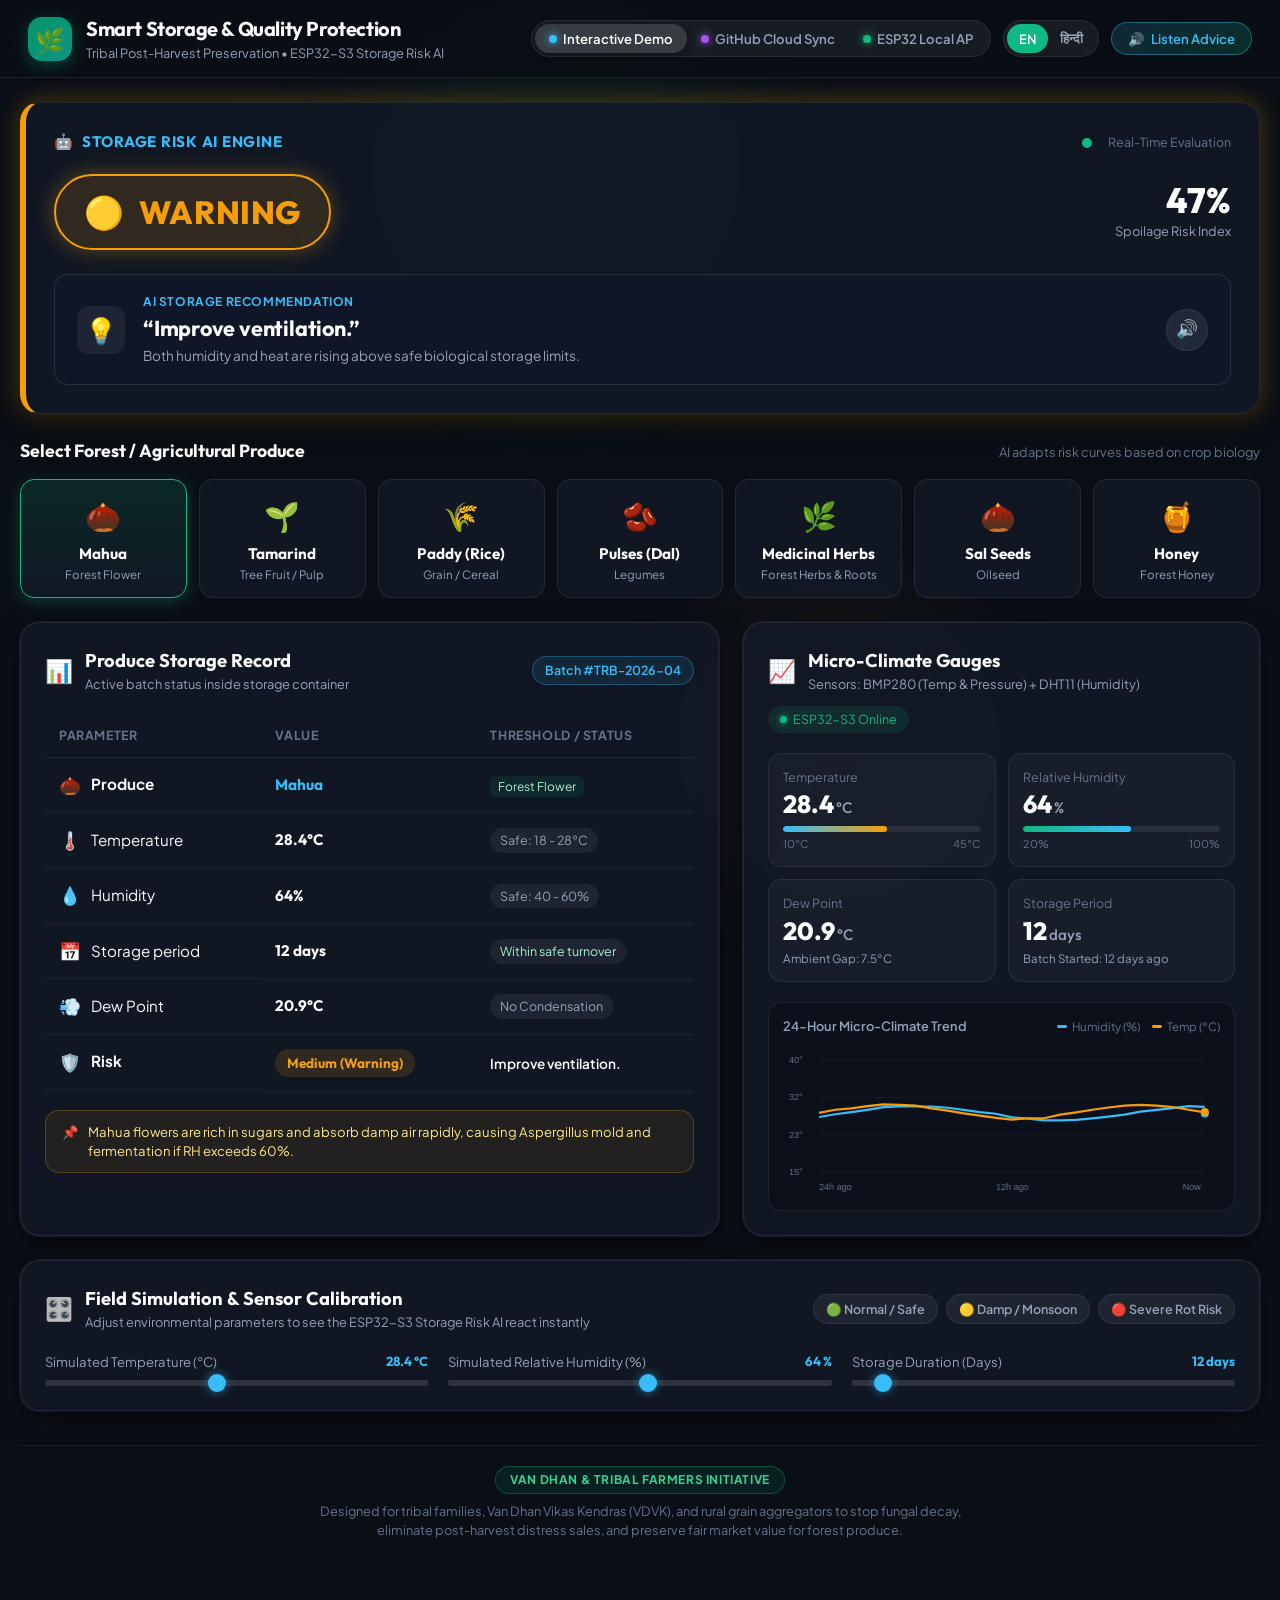
==== commit 55e87ac8: "Configure default GitHub repo to rudrapratapkarmakarpzs-alt/IOT-Based-Smart-Storage-and-Quality-Prot" ====
--- a/dashboard/index.html
+++ b/dashboard/index.html
@@ -331,8 +331,8 @@
             <span class="ip-status" id="gh-sync-status">Ready</span>
           </div>
           <div class="gh-sync-row">
-            <input type="text" id="input-gh-user" value="Rudrapratap" placeholder="User">
-            <input type="text" id="input-gh-repo" value="smart-storage-iot-esp32s3" placeholder="Repo">
+            <input type="text" id="input-gh-user" value="rudrapratapkarmakarpzs-alt" placeholder="User">
+            <input type="text" id="input-gh-repo" value="IOT-Based-Smart-Storage-and-Quality-Protection-System" placeholder="Repo">
             <button class="sync-btn" style="background: #a855f7; color: #fff;" onclick="pollGithubTelemetry(true)" id="btn-sync-gh">Sync</button>
           </div>
           <div class="gh-hint" id="gh-hint-text">
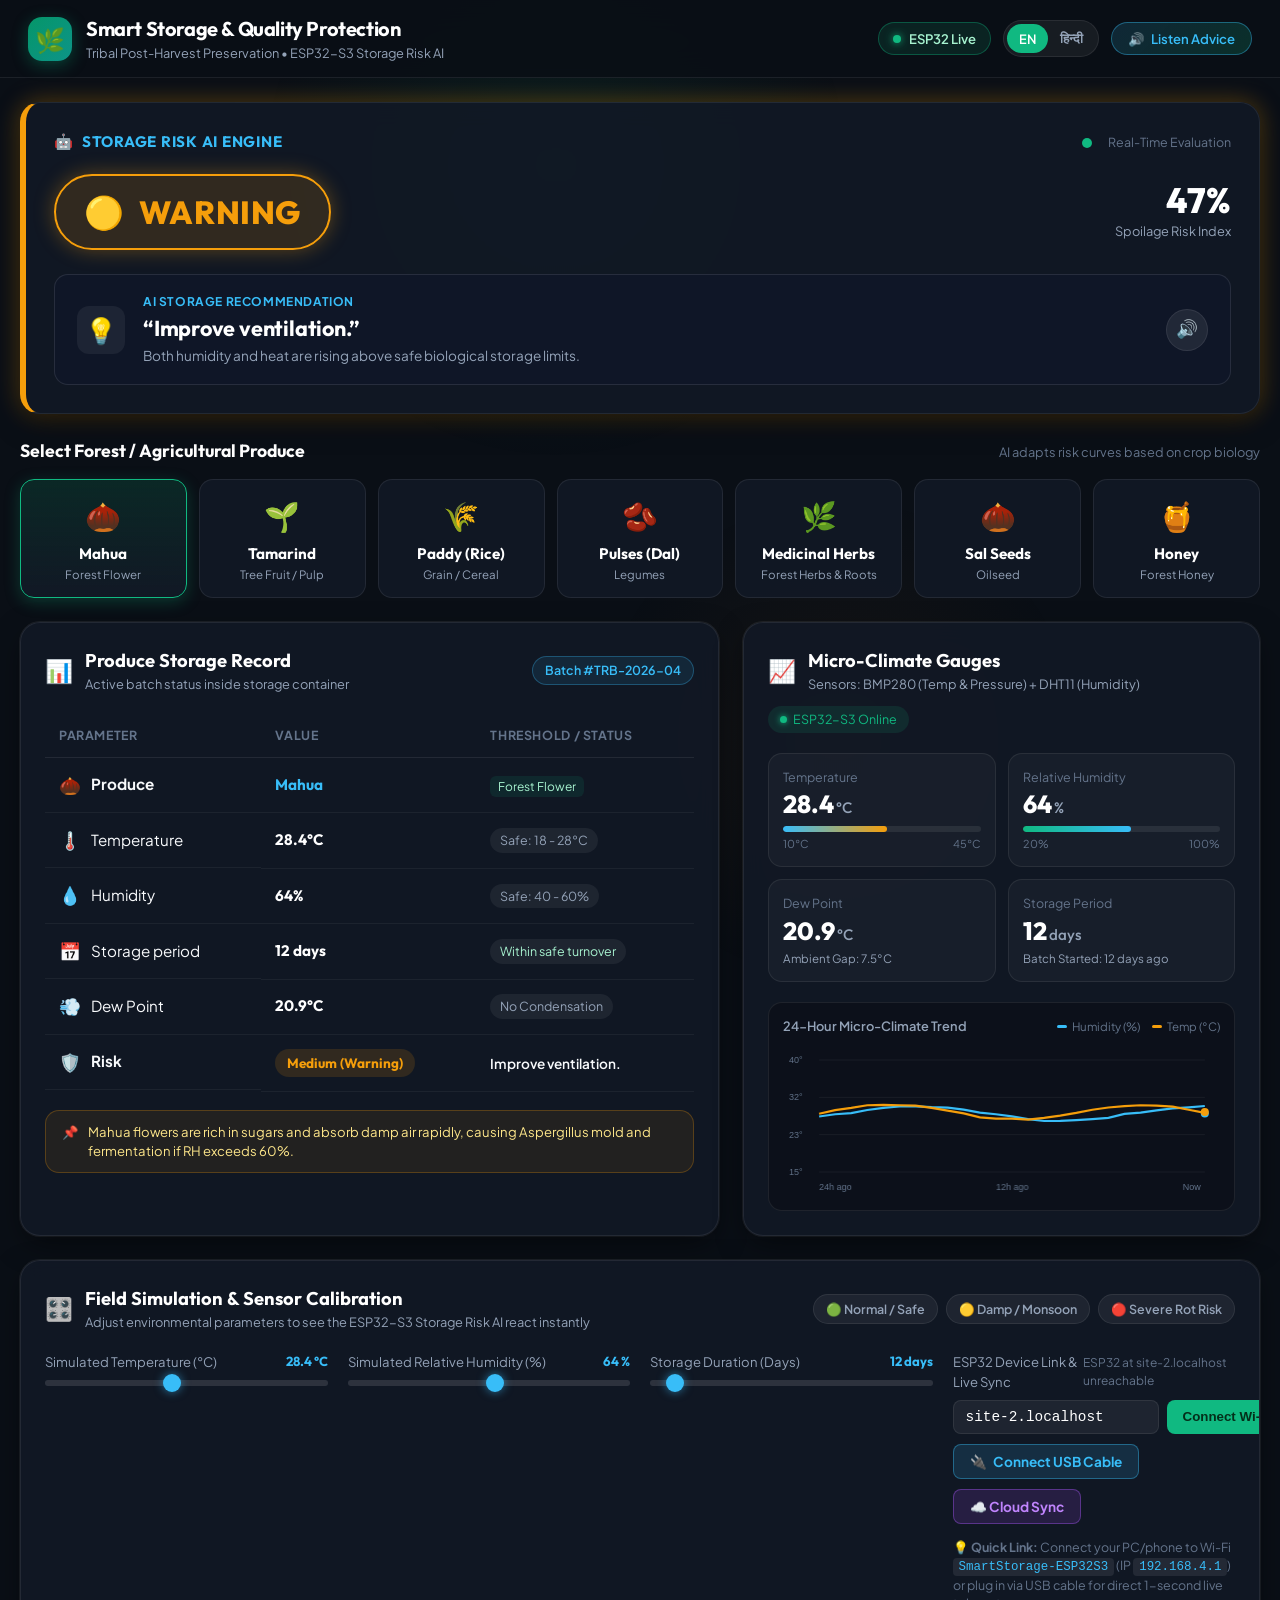
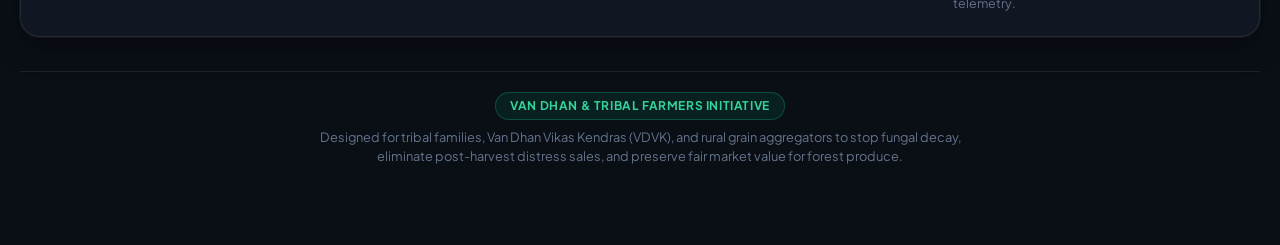
==== commit 0aa5f5a1: "Fix produce switching reversion bug, remove mode pill, and add real-time ESP32 sync with WebSerial" ====
--- a/dashboard/index.html
+++ b/dashboard/index.html
@@ -29,20 +29,10 @@
     </div>
 
     <div class="nav-controls">
-      <!-- Mode Toggle: Demo / GitHub Cloud / Live ESP32 -->
-      <div class="mode-pill" id="mode-selector">
-        <button class="pill-btn active" id="btn-mode-demo" onclick="setConnectionMode('demo')">
-          <span class="indicator-dot dot-demo"></span>
-          <span id="txt-demo-mode">Interactive Demo</span>
-        </button>
-        <button class="pill-btn" id="btn-mode-github" onclick="setConnectionMode('github')">
-          <span class="indicator-dot dot-github"></span>
-          <span id="txt-github-mode">GitHub Cloud Sync</span>
-        </button>
-        <button class="pill-btn" id="btn-mode-live" onclick="setConnectionMode('live')">
-          <span class="indicator-dot dot-live"></span>
-          <span id="txt-live-mode">ESP32 Local AP</span>
-        </button>
+      <!-- Device Connection Status Badge -->
+      <div class="connection-badge" id="connection-badge" title="ESP32 Link Status">
+        <span class="indicator-dot dot-live" id="nav-sync-dot"></span>
+        <span id="txt-sync-status">ESP32 Live</span>
       </div>
 
       <!-- Language Selector -->
@@ -324,31 +314,27 @@
           <input type="range" id="slider-days" min="1" max="180" step="1" value="12" oninput="onSensorSliderChange()">
         </div>
 
-        <!-- GitHub Cloud Internet Sync Config -->
-        <div class="control-group" id="grp-github-sync" style="display: none;">
+        <!-- ESP32 Device Connection & Real-Time Sync -->
+        <div class="control-group connection-control-box" id="grp-device-connection">
           <div class="control-label-row">
-            <label for="input-gh-user" id="lbl-ctrl-gh">GitHub Internet Sync</label>
-            <span class="ip-status" id="gh-sync-status">Ready</span>
-          </div>
-          <div class="gh-sync-row">
-            <input type="text" id="input-gh-user" value="rudrapratapkarmakarpzs-alt" placeholder="User">
-            <input type="text" id="input-gh-repo" value="IOT-Based-Smart-Storage-and-Quality-Protection-System" placeholder="Repo">
-            <button class="sync-btn" style="background: #a855f7; color: #fff;" onclick="pollGithubTelemetry(true)" id="btn-sync-gh">Sync</button>
-          </div>
-          <div class="gh-hint" id="gh-hint-text">
-            Reads live telemetry pushed by ESP32-S3 to <code>data/telemetry.json</code> over the Internet.
-          </div>
-        </div>
-
-        <!-- ESP32 Hardware IP Config (For Direct Local AP Mode) -->
-        <div class="control-group" id="grp-esp-ip" style="display: none;">
-          <div class="control-label-row">
-            <label for="input-esp-ip" id="lbl-ctrl-ip">ESP32-S3 Local AP IP</label>
-            <span class="ip-status" id="esp-ping-status">Ready</span>
-          </div>
-          <div class="ip-input-row">
-            <input type="text" id="input-esp-ip" value="192.168.4.1" placeholder="192.168.4.1">
-            <button class="sync-btn" onclick="testEsp32Connection()" id="btn-connect-esp">Connect</button>
+            <label for="input-esp-ip" id="lbl-ctrl-ip">ESP32 Device Link & Live Sync</label>
+            <span class="ip-status" id="esp-ping-status">Searching ESP32...</span>
+          </div>
+          <div class="connection-actions-row">
+            <div class="ip-input-row">
+              <input type="text" id="input-esp-ip" value="192.168.4.1" placeholder="ESP32 IP (e.g. 192.168.4.1)" title="Enter ESP32 IP or mDNS hostname">
+              <button class="sync-btn btn-wifi-connect" onclick="testEsp32Connection()" id="btn-connect-esp">Connect Wi-Fi</button>
+            </div>
+            <button class="usb-serial-btn" id="btn-usb-serial" onclick="connectUsbSerial()" title="Direct USB cable connection (Works on GitHub Pages & Offline)">
+              <span class="usb-icon">🔌</span>
+              <span id="txt-usb-btn">Connect USB Cable</span>
+            </button>
+            <button class="cloud-sync-btn" id="btn-sync-gh" onclick="pollGithubTelemetry(true)" title="Sync telemetry from GitHub Cloud repository">
+              <span id="txt-cloud-btn">☁️ Cloud Sync</span>
+            </button>
+          </div>
+          <div class="connection-hint" id="connection-hint-text">
+            <span>💡 <strong>Quick Link:</strong> Connect your PC/phone to Wi-Fi <code>SmartStorage-ESP32S3</code> (IP <code>192.168.4.1</code>) or plug in via USB cable for direct 1-second live telemetry.</span>
           </div>
         </div>
       </div>
--- a/dashboard/style.css
+++ b/dashboard/style.css
@@ -143,35 +143,39 @@
   flex-wrap: wrap;
 }
 
-/* Mode Pill Button (Demo vs Live) */
-.mode-pill {
-  display: flex;
-  background: rgba(255, 255, 255, 0.06);
-  border: 1px solid var(--border-subtle);
+/* Live Device Connection Badge */
+.connection-badge {
+  display: flex;
+  align-items: center;
+  gap: 8px;
+  background: rgba(16, 185, 129, 0.12);
+  border: 1px solid rgba(16, 185, 129, 0.35);
   border-radius: var(--radius-full);
-  padding: 3px;
-}
-
-.pill-btn {
-  background: transparent;
-  border: none;
-  color: var(--text-secondary);
+  padding: 6px 14px;
   font-family: var(--font-body);
   font-size: 0.82rem;
   font-weight: 600;
-  padding: 6px 14px;
-  border-radius: var(--radius-full);
-  cursor: pointer;
-  display: flex;
-  align-items: center;
-  gap: 6px;
-  transition: all 0.25s ease;
-}
-
-.pill-btn.active {
-  background: rgba(255, 255, 255, 0.14);
-  color: #fff;
-  box-shadow: 0 2px 8px rgba(0, 0, 0, 0.3);
+  color: #a7f3d0;
+  transition: all 0.3s ease;
+  user-select: none;
+}
+
+.connection-badge.connected-usb {
+  background: rgba(56, 189, 248, 0.12);
+  border-color: rgba(56, 189, 248, 0.35);
+  color: #7dd3fc;
+}
+
+.connection-badge.connected-cloud {
+  background: rgba(168, 85, 247, 0.12);
+  border-color: rgba(168, 85, 247, 0.35);
+  color: #d8b4fe;
+}
+
+.connection-badge.searching {
+  background: rgba(245, 158, 11, 0.12);
+  border-color: rgba(245, 158, 11, 0.35);
+  color: #fde68a;
 }
 
 .indicator-dot {
@@ -179,11 +183,13 @@
   height: 8px;
   border-radius: 50%;
   display: inline-block;
-}
-
-.dot-demo {
-  background: #38bdf8;
-  box-shadow: 0 0 8px #38bdf8;
+  animation: status-pulse 2s infinite ease-in-out;
+}
+
+@keyframes status-pulse {
+  0% { transform: scale(0.92); opacity: 0.75; }
+  50% { transform: scale(1.18); opacity: 1; }
+  100% { transform: scale(0.92); opacity: 0.75; }
 }
 
 .dot-live {
@@ -191,9 +197,21 @@
   box-shadow: 0 0 8px #10b981;
 }
 
-.dot-github {
+.dot-usb {
+  background: #38bdf8;
+  box-shadow: 0 0 8px #38bdf8;
+}
+
+.dot-github,
+.dot-cloud {
   background: #a855f7;
   box-shadow: 0 0 8px #a855f7;
+}
+
+.dot-demo,
+.dot-searching {
+  background: #f59e0b;
+  box-shadow: 0 0 8px #f59e0b;
 }
 
 
@@ -1001,40 +1019,88 @@
   color: var(--text-muted);
 }
 
-.gh-sync-row {
-  display: flex;
-  gap: 8px;
+.connection-actions-row {
+  display: flex;
+  gap: 10px;
   flex-wrap: wrap;
-}
-
-.gh-sync-row input {
-  background: rgba(255, 255, 255, 0.06);
-  border: 1px solid var(--border-subtle);
+  align-items: center;
+}
+
+.connection-actions-row .ip-input-row {
+  flex: 1 1 240px;
+}
+
+.btn-wifi-connect {
+  background: #10b981;
+  color: #042f1a;
+  white-space: nowrap;
+}
+
+.usb-serial-btn {
+  background: rgba(56, 189, 248, 0.15);
+  border: 1px solid rgba(56, 189, 248, 0.4);
+  color: #38bdf8;
+  font-family: var(--font-body);
+  font-weight: 700;
+  font-size: 0.85rem;
+  padding: 8px 16px;
   border-radius: var(--radius-sm);
-  color: #fff;
-  padding: 8px 12px;
-  font-family: monospace;
+  cursor: pointer;
+  display: flex;
+  align-items: center;
+  gap: 6px;
+  transition: all 0.25s ease;
+  white-space: nowrap;
+}
+
+.usb-serial-btn:hover {
+  background: rgba(56, 189, 248, 0.25);
+  border-color: #38bdf8;
+  transform: translateY(-1px);
+}
+
+.usb-serial-btn.active {
+  background: #0284c7;
+  color: #fff;
+  border-color: #38bdf8;
+  box-shadow: 0 0 12px rgba(56, 189, 248, 0.4);
+}
+
+.cloud-sync-btn {
+  background: rgba(168, 85, 247, 0.15);
+  border: 1px solid rgba(168, 85, 247, 0.4);
+  color: #c084fc;
+  font-family: var(--font-body);
+  font-weight: 700;
   font-size: 0.85rem;
-  flex: 1 1 110px;
-  outline: none;
-}
-
-.gh-sync-row input:focus {
+  padding: 8px 16px;
+  border-radius: var(--radius-sm);
+  cursor: pointer;
+  display: flex;
+  align-items: center;
+  gap: 6px;
+  transition: all 0.25s ease;
+  white-space: nowrap;
+}
+
+.cloud-sync-btn:hover {
+  background: rgba(168, 85, 247, 0.25);
   border-color: #a855f7;
 }
 
-.gh-hint {
-  font-size: 0.75rem;
+.connection-hint {
+  font-size: 0.78rem;
   color: var(--text-muted);
-  line-height: 1.4;
-  margin-top: 4px;
-}
-
-.gh-hint code {
+  line-height: 1.45;
+  margin-top: 6px;
+}
+
+.connection-hint code {
   color: #38bdf8;
   background: rgba(255, 255, 255, 0.08);
-  padding: 2px 5px;
+  padding: 2px 6px;
   border-radius: 4px;
+  font-family: monospace;
 }
 
 
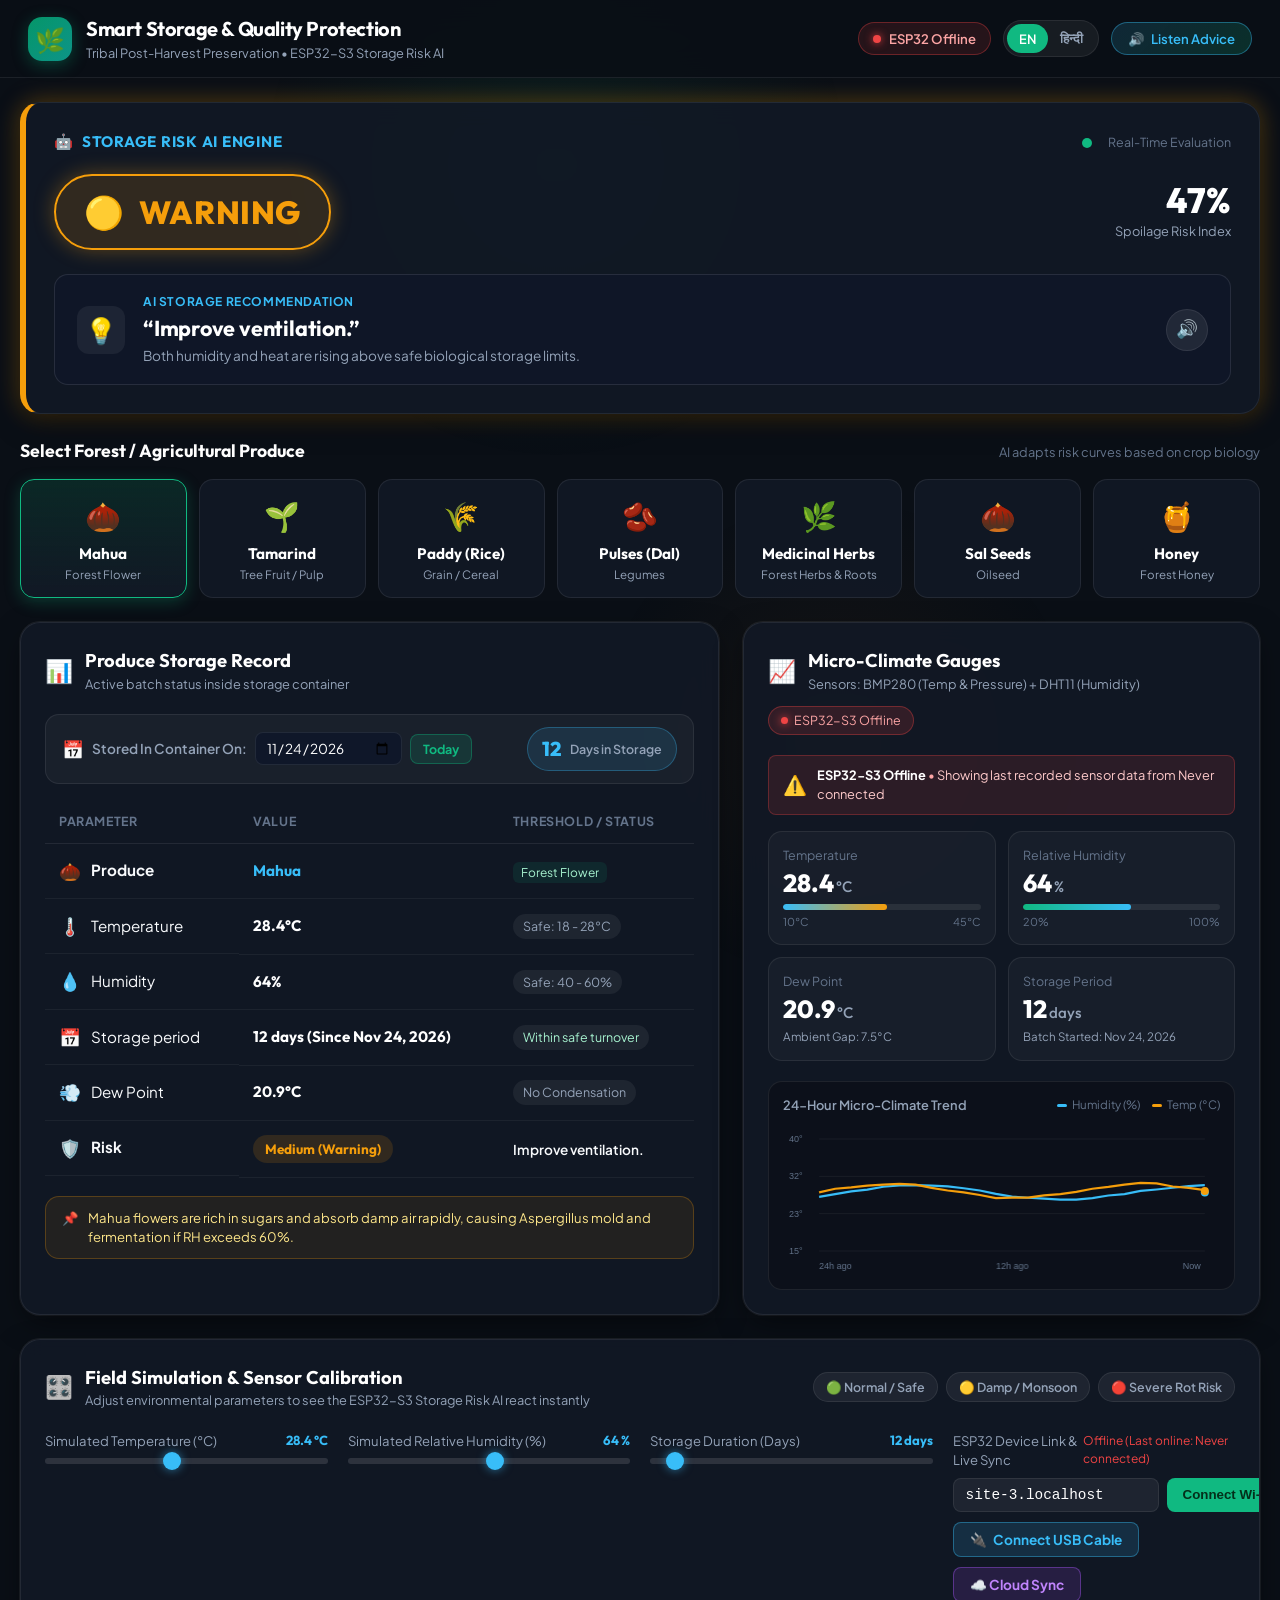
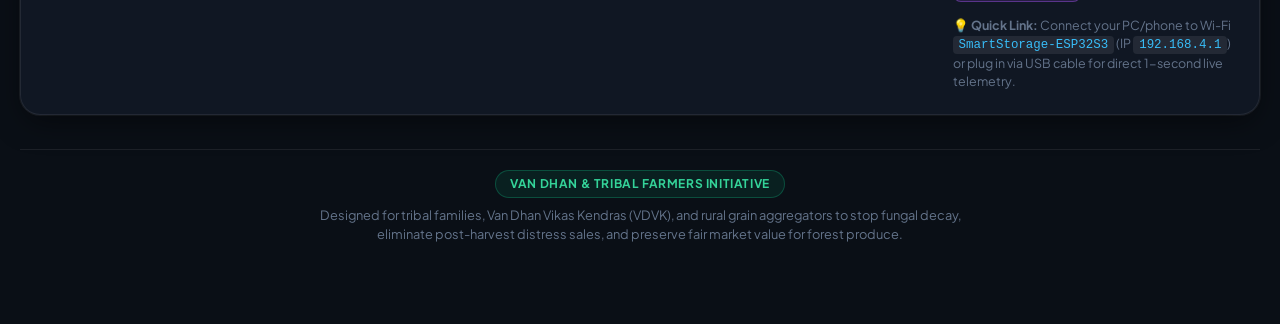
==== commit 1dc2d75e: "Add ESP32 online/offline detector with last seen time and container storage starting date tracker" ====
--- a/dashboard/index.html
+++ b/dashboard/index.html
@@ -121,7 +121,22 @@
               <p class="card-subtitle" id="txt-record-subtitle">Active batch status inside storage container</p>
             </div>
           </div>
-          <div class="batch-badge" id="batch-id-badge">Batch #TRB-2026-04</div>
+        </div>
+
+        <!-- Storage Inflow & Batch Starting Date Bar -->
+        <div class="storage-date-bar">
+          <div class="date-input-group">
+            <span class="date-icon">📅</span>
+            <label for="input-storage-start-date" id="lbl-storage-start-date">Stored In Container On:</label>
+            <div class="date-picker-wrapper">
+              <input type="date" id="input-storage-start-date" onchange="onStorageDateChange(this.value)" title="Select the date this produce was placed into storage">
+              <button type="button" class="date-quick-btn" onclick="setStorageDateToday()" id="btn-date-today" title="Set storage date to today">Today</button>
+            </div>
+          </div>
+          <div class="storage-duration-pill" id="storage-duration-pill">
+            <span class="storage-days-count" id="storage-age-days">12</span>
+            <span class="storage-days-label" id="lbl-days-in-storage">Days in Storage</span>
+          </div>
         </div>
 
         <!-- Official Required Record Table -->
@@ -217,8 +232,17 @@
             </div>
           </div>
           <div class="sensor-health" id="sensor-health-pill">
-            <span class="dot-online"></span>
+            <span class="dot-online" id="sensor-health-dot"></span>
             <span id="txt-sensor-status">ESP32-S3 Online</span>
+          </div>
+        </div>
+
+        <!-- Offline / Last Seen Notification Banner -->
+        <div class="offline-telemetry-banner" id="offline-telemetry-banner" style="display: none;">
+          <span class="offline-icon">⚠️</span>
+          <div class="offline-banner-content">
+            <strong id="txt-offline-title">ESP32-S3 Offline</strong> &bull;
+            <span id="txt-offline-sub">Showing last recorded sensor data from <span id="val-last-seen-time">Unknown</span></span>
           </div>
         </div>
 
--- a/dashboard/style.css
+++ b/dashboard/style.css
@@ -178,6 +178,12 @@
   color: #fde68a;
 }
 
+.connection-badge.offline {
+  background: rgba(239, 68, 68, 0.12);
+  border-color: rgba(239, 68, 68, 0.35);
+  color: #fca5a5;
+}
+
 .indicator-dot {
   width: 8px;
   height: 8px;
@@ -212,6 +218,11 @@
 .dot-searching {
   background: #f59e0b;
   box-shadow: 0 0 8px #f59e0b;
+}
+
+.dot-offline {
+  background: #ef4444;
+  box-shadow: 0 0 8px #ef4444;
 }
 
 
@@ -641,6 +652,101 @@
   border-radius: var(--radius-full);
 }
 
+/* Storage Inflow & Batch Starting Date Bar */
+.storage-date-bar {
+  display: flex;
+  align-items: center;
+  justify-content: space-between;
+  background: rgba(255, 255, 255, 0.04);
+  border: 1px solid var(--border-subtle);
+  border-radius: var(--radius-md);
+  padding: 12px 16px;
+  margin-bottom: 16px;
+  gap: 12px;
+  flex-wrap: wrap;
+}
+
+.date-input-group {
+  display: flex;
+  align-items: center;
+  gap: 8px;
+  flex-wrap: wrap;
+}
+
+.date-icon {
+  font-size: 1.1rem;
+}
+
+.date-input-group label {
+  font-size: 0.85rem;
+  font-weight: 600;
+  color: var(--text-secondary);
+}
+
+.date-picker-wrapper {
+  display: flex;
+  align-items: center;
+  gap: 8px;
+}
+
+.date-picker-wrapper input[type="date"] {
+  background: rgba(15, 23, 42, 0.85);
+  border: 1px solid var(--border-subtle);
+  border-radius: var(--radius-sm);
+  color: #fff;
+  padding: 6px 10px;
+  font-family: var(--font-body);
+  font-size: 0.85rem;
+  outline: none;
+  cursor: pointer;
+  transition: border-color 0.2s;
+}
+
+.date-picker-wrapper input[type="date"]:focus {
+  border-color: #10b981;
+}
+
+.date-quick-btn {
+  background: rgba(16, 185, 129, 0.15);
+  border: 1px solid rgba(16, 185, 129, 0.35);
+  color: #10b981;
+  font-family: var(--font-body);
+  font-size: 0.78rem;
+  font-weight: 700;
+  padding: 6px 12px;
+  border-radius: var(--radius-sm);
+  cursor: pointer;
+  transition: all 0.2s ease;
+}
+
+.date-quick-btn:hover {
+  background: rgba(16, 185, 129, 0.25);
+  transform: translateY(-1px);
+}
+
+.storage-duration-pill {
+  display: flex;
+  align-items: center;
+  gap: 8px;
+  background: rgba(56, 189, 248, 0.12);
+  border: 1px solid rgba(56, 189, 248, 0.3);
+  padding: 6px 14px;
+  border-radius: var(--radius-full);
+}
+
+.storage-days-count {
+  font-family: var(--font-heading);
+  font-size: 1.25rem;
+  font-weight: 800;
+  color: #38bdf8;
+}
+
+.storage-days-label {
+  font-size: 0.78rem;
+  font-weight: 600;
+  color: var(--text-secondary);
+}
+
 /* Storage Record Table */
 .table-responsive {
   width: 100%;
@@ -772,6 +878,45 @@
   border-radius: 50%;
   background: var(--color-safe);
   box-shadow: 0 0 6px var(--color-safe);
+}
+
+.sensor-health.offline {
+  color: #fca5a5;
+  background: rgba(239, 68, 68, 0.15);
+  border: 1px solid rgba(239, 68, 68, 0.35);
+}
+
+.sensor-health.offline .dot-online {
+  background: #ef4444;
+  box-shadow: 0 0 8px #ef4444;
+}
+
+/* Offline Telemetry Banner */
+.offline-telemetry-banner {
+  display: flex;
+  align-items: center;
+  gap: 10px;
+  background: rgba(239, 68, 68, 0.12);
+  border: 1px solid rgba(239, 68, 68, 0.3);
+  border-radius: var(--radius-sm);
+  padding: 10px 14px;
+  margin-bottom: 16px;
+  font-size: 0.8rem;
+  color: #fca5a5;
+  animation: fadeIn 0.3s ease;
+}
+
+.offline-icon {
+  font-size: 1.2rem;
+  flex-shrink: 0;
+}
+
+.offline-banner-content strong {
+  color: #fff;
+}
+
+.offline-banner-content span {
+  color: #fecaca;
 }
 
 .gauges-grid {
